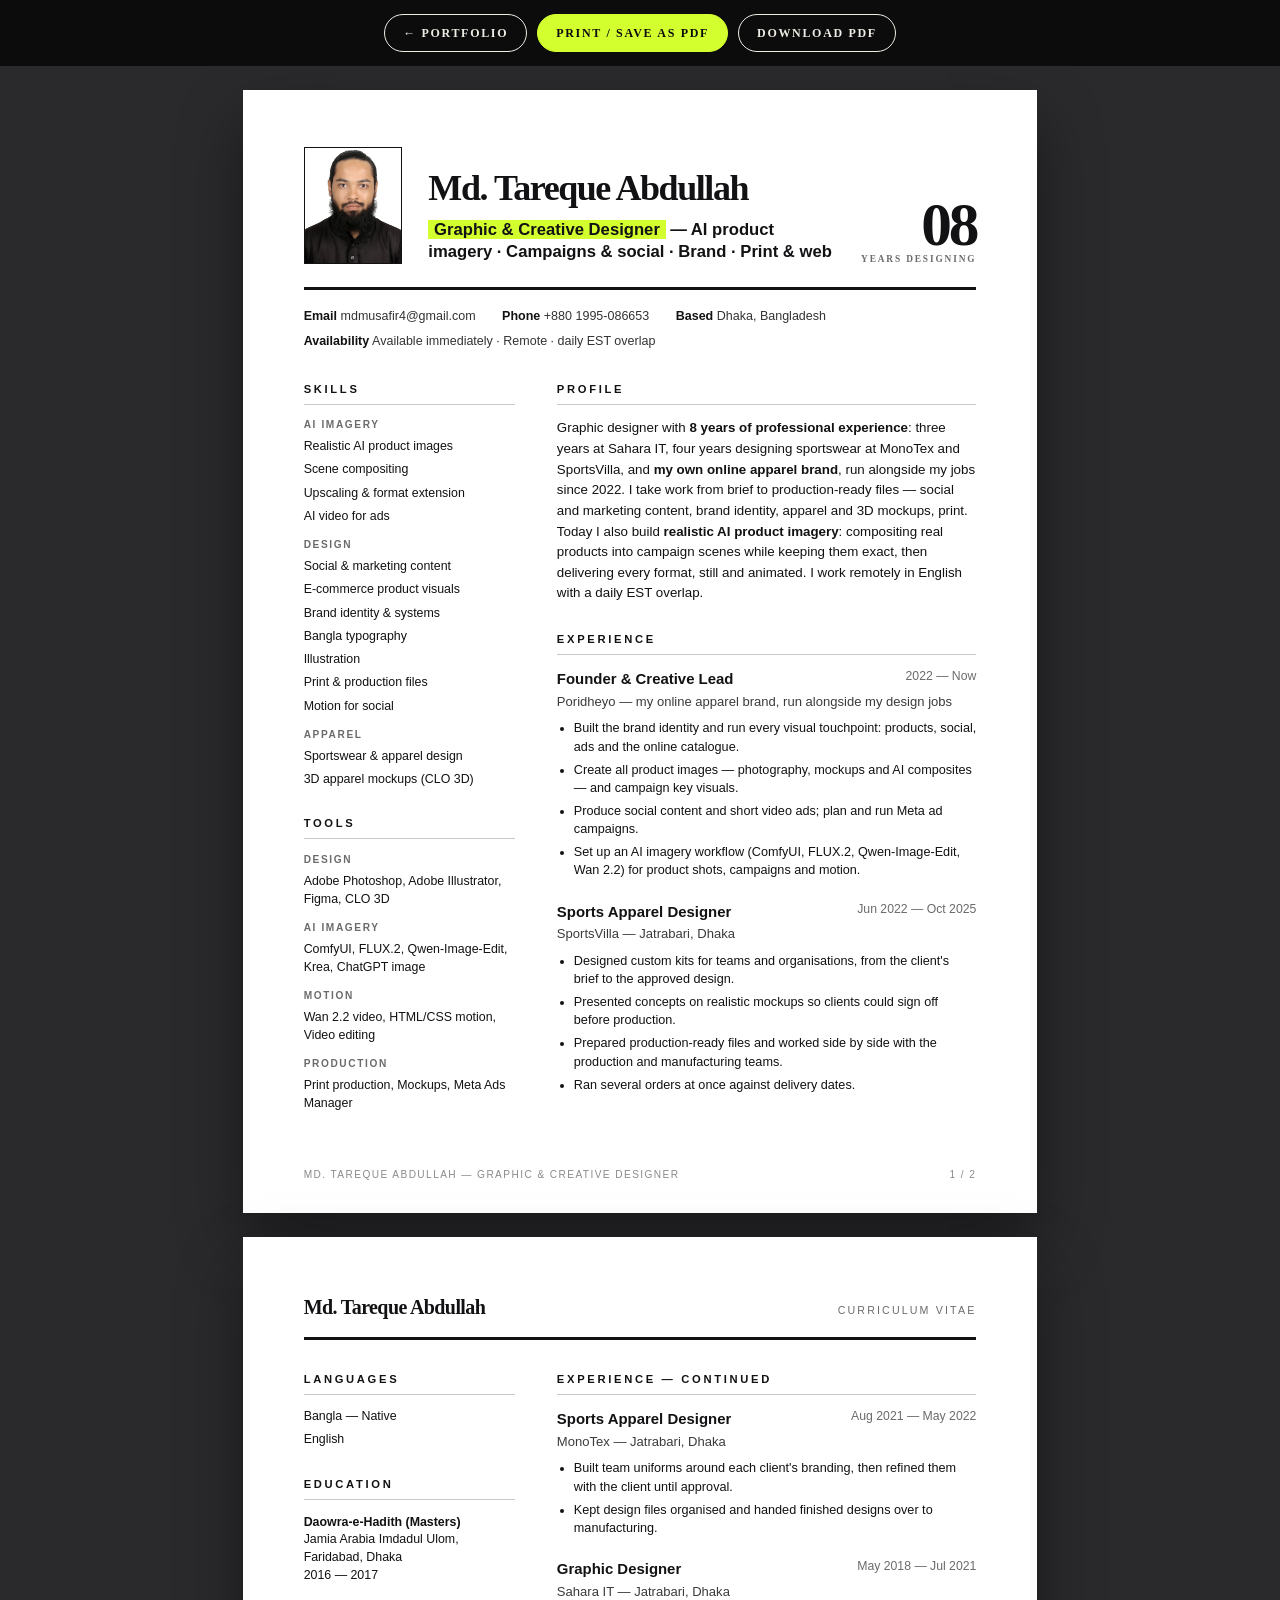
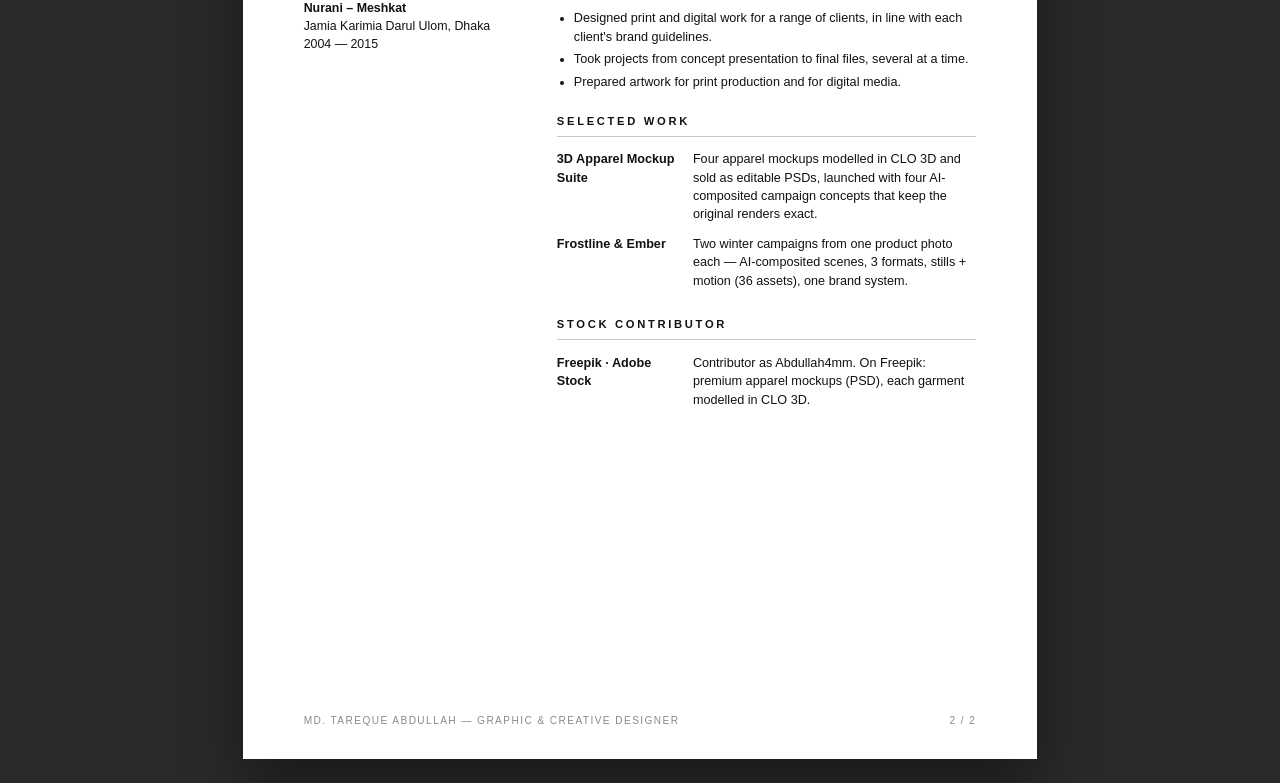
==== cv.html @ 297d53c0 "Portfolio site: first publish Co-Authored-By: Claude Opus 5.5 <noreply@anthropic.com>" ====
<!doctype html>
<html lang="en">
<head>
  <meta charset="utf-8">
  <meta name="viewport" content="width=device-width, initial-scale=1">
  <title>CV</title>
  <link rel="icon" type="image/svg+xml" href="assets/img/favicon.svg">
  <style>
    @font-face { font-family: "Unbounded"; src: url("assets/fonts/Unbounded-VF.ttf"); font-weight: 200 900; }
    @font-face { font-family: "Grotesk"; src: url("assets/fonts/SpaceGrotesk-VF.ttf"); font-weight: 300 700; }
    @page { size: A4; margin: 0; }
    * { box-sizing: border-box; margin: 0; padding: 0; }
    body { background: #2a2a2d; font-family: "Grotesk", sans-serif; color: #121214; font-size: 9.6pt; line-height: 1.45; }
    .bar { position: sticky; top: 0; display: flex; justify-content: center; gap: 10px; padding: 14px; background: #0c0c0d; z-index: 5; }
    .bar a, .bar button { font: 600 12px/1 "Grotesk"; letter-spacing: .14em; text-transform: uppercase; padding: 12px 18px; border-radius: 30px; border: 1.5px solid #efece4; color: #efece4; background: none; cursor: pointer; text-decoration: none; }
    .bar .v { background: #d4ff2e; border-color: #d4ff2e; color: #0c0c0d; }
    .page { width: 210mm; height: 297mm; overflow: hidden; margin: 24px auto; background: #fff; padding: 15mm 16mm 18mm; position: relative; box-shadow: 0 30px 60px rgba(0,0,0,.4); break-after: page; }
    .page:last-child { break-after: auto; }
    header { display: grid; grid-template-columns: auto 1fr auto; gap: 7mm; align-items: end; padding-bottom: 6mm; border-bottom: 2.5pt solid #121214; }
    .pic { width: 26mm; height: 31mm; object-fit: cover; object-position: 50% 15%; border: .6pt solid #121214; }
    h1 { font-family: "Unbounded"; font-weight: 600; font-size: 27pt; line-height: 1; letter-spacing: -.04em; }
    h1 + p { font-size: 12.5pt; font-weight: 600; margin-top: 3.5mm; line-height: 1.35; }
    h1 + p span { background: #d4ff2e; padding: 0 1.5mm; }
    .no { font-family: "Unbounded"; font-weight: 600; letter-spacing: -.05em; font-size: 46pt; line-height: .8; color: #121214; text-align: right; }
    .no small { display: block; font-family: "Grotesk"; font-size: 7pt; letter-spacing: .2em; text-transform: uppercase; margin-top: 2mm; color: #6b6b6b; }
    .mini { display: flex; justify-content: space-between; align-items: baseline; padding-bottom: 4mm; border-bottom: 2.5pt solid #121214; margin-bottom: 8mm; }
    .mini b { font-family: "Unbounded"; font-weight: 600; font-size: 15pt; letter-spacing: -.03em; }
    .mini span { font-size: 8pt; letter-spacing: .2em; text-transform: uppercase; color: #6b6b6b; }
    .contact { display: flex; flex-wrap: wrap; gap: 2mm 7mm; margin: 4.5mm 0 8mm; font-size: 9.4pt; color: #333; }
    .contact b { font-weight: 600; color: #121214; }
    .cols { display: grid; grid-template-columns: 56mm 1fr; gap: 11mm; }
    h2 { font-size: 8.4pt; letter-spacing: .24em; text-transform: uppercase; font-weight: 700; margin: 0 0 3.6mm; padding-bottom: 1.8mm; border-bottom: .6pt solid #c8c8c8; }
    section { margin-bottom: 7mm; }
    .side ul { list-style: none; display: grid; gap: 1.4mm; }
    .side li { font-size: 9.3pt; }
    .side .grp { font-size: 7.6pt; letter-spacing: .16em; text-transform: uppercase; color: #6b6b6b; margin: 3.2mm 0 1.4mm; font-weight: 700; }
    .side h2 + .grp { margin-top: 0; }
    .side .edu li + li { margin-top: 2.4mm; }
    .summary { font-size: 10pt; line-height: 1.55; }
    .job { margin-bottom: 5.5mm; }
    .job .t { display: flex; justify-content: space-between; gap: 4mm; font-weight: 700; font-size: 11.2pt; }
    .job .t span { font-weight: 500; color: #6b6b6b; font-size: 9.2pt; white-space: nowrap; }
    .job .o { color: #3b3b3b; font-size: 9.8pt; margin: .8mm 0 2mm; }
    .job ul { padding-left: 4.5mm; display: grid; gap: 1.2mm; }
    .job li { font-size: 9.5pt; }
    .proj { display: grid; gap: 3mm; }
    .proj div { display: grid; grid-template-columns: 32mm 1fr; gap: 4mm; font-size: 9.5pt; }
    .proj b { font-weight: 700; }
    .foot { position: absolute; left: 16mm; right: 16mm; bottom: 8mm; display: flex; justify-content: space-between; font-size: 7.6pt; letter-spacing: .14em; text-transform: uppercase; color: #8a8a8a; }
    @media print { body { background: #fff; } .bar { display: none; } .page { margin: 0; box-shadow: none; } }
  </style>
</head>
<body>
  <div class="bar"><a href="index.html">← Portfolio</a><button class="v" onclick="print()">Print / Save as PDF</button><a href="cv.pdf" download>Download PDF</a></div>
  <div id="cv"></div>
  <script src="data/site.js"></script>
  <script src="data/projects.js"></script>
  <script>
    const S = window.SITE, P = window.PROJECTS, e = (s) => String(s ?? "").replace(/[&<>]/g, (c) => ({ "&": "&amp;", "<": "&lt;", ">": "&gt;" }[c]));
    document.title = `${S.name} — CV`;
    const T = S.toolkit;
    const pick = ["mockup-suite", "frostline"].map((id) => P.find((p) => p.id === id)).filter(Boolean);
    const one = {
      "mockup-suite": "Four apparel mockups modelled in CLO 3D and sold as editable PSDs, launched with four AI-composited campaign concepts that keep the original renders exact.",
      "frostline": "Two winter campaigns from one product photo each — AI-composited scenes, 3 formats, stills + motion (36 assets), one brand system.",
      "ember": "Same brand system, opposite mood — shows consistent branding across very different looks.",
      "product-shots": "Store-ready e-commerce product photos made with AI before a single piece was produced.",
      "product-drops": "A fixed social template that turned the brand feed into an online catalogue.",
      "book-cover": "Print-ready book cover: front, back and spine, plus a 3D mockup.",
      "poridheyo-brand": "Bilingual logo, wordmark and lockups used on kits, packaging, social and ads.",
    };
    const contact = [S.email && `<span><b>Email</b> ${e(S.email)}</span>`, S.phone && `<span><b>Phone</b> ${e(S.phone)}</span>`,
      `<span><b>Based</b> ${e(S.location)}</span>`].filter(Boolean).join("");   // no links on the CV, by request
    const side = [
      `<section><h2>Skills</h2>
        <div class="grp">AI imagery</div><ul><li>Realistic AI product images</li><li>Scene compositing</li><li>Upscaling &amp; format extension</li><li>AI video for ads</li></ul>
        <div class="grp">Design</div><ul><li>Social &amp; marketing content</li><li>E-commerce product visuals</li><li>Brand identity &amp; systems</li><li>Bangla typography</li><li>Illustration</li><li>Print &amp; production files</li><li>Motion for social</li></ul>
        <div class="grp">Apparel</div><ul><li>Sportswear &amp; apparel design</li><li>3D apparel mockups (CLO 3D)</li></ul></section>`,
      `<section><h2>Tools</h2>${T.map((g) => `<div class="grp">${e(g.group)}</div><ul><li>${g.items.map(e).join(", ")}</li></ul>`).join("")}</section>`,
      `<section><h2>Languages</h2><ul>${(S.languages || []).map((l) => `<li>${e(l.name)}${l.level ? " — " + e(l.level) : ""}</li>`).join("")}</ul></section>`,
      (S.education || []).length ? `<section><h2>Education</h2><ul class="edu">${S.education.map((x) => `<li><b>${e(x.title)}</b><br>${e(x.org)}<br>${e(x.years)}</li>`).join("")}</ul></section>` : "",
    ].filter(Boolean);
    const job = (x) => `<div class="job"><div class="t">${e(x.title)}<span>${e(x.years)}</span></div><div class="o">${e(x.org)}</div><ul>${x.points.map((p) => `<li>${e(p)}</li>`).join("")}</ul></div>`;
    // the Experience heading travels with the first job, so it never ends a page alone
    const main = [
      `<section><h2>Profile</h2><p class="summary">Graphic designer with <b>8 years of professional experience</b>: three years at Sahara IT, four years designing sportswear at MonoTex and SportsVilla, and <b>my own online apparel brand</b>, run alongside my jobs since 2022. I take work from brief to production-ready files — social and marketing content, brand identity, apparel and 3D mockups, print. Today I also build <b>realistic AI product imagery</b>: compositing real products into campaign scenes while keeping them exact, then delivering every format, still and animated. I work remotely in English with a daily EST overlap.</p></section>`,
      ...S.experience.map((x, i) => i === 0 ? `<div class="exh"><h2>Experience</h2>${job(x)}</div>` : job(x)),
      `<section style="margin-top:2mm"><h2>Selected work</h2><div class="proj">${pick.map((p) => `<div><b>${e(p.id === "frostline" ? "Frostline & Ember" : p.title)}</b><span>${e(one[p.id] || p.sub)}</span></div>`).join("")}</div></section>`,
      `<section><h2>Stock contributor</h2><div class="proj"><div><b>Freepik · Adobe Stock</b><span>Contributor as Abdullah4mm. On Freepik: premium apparel mockups (PSD), each garment modelled in CLO 3D.</span></div></div></section>`,
    ];
    const foot = (n) => `<div class="foot"><span>${e(S.name)} — ${e(S.roleLong)}</span><span>${n} / 2</span></div>`;
    document.getElementById("cv").innerHTML = `
      <div class="page" id="p1">
        <header>${S.photoPlain ? `<img class="pic" src="${e(S.photoPlain)}" alt="">` : ""}<div><h1>${e(S.name)}</h1><p><span>${e(S.roleLong)}</span> — ${e(S.focus)}</p></div>
          <div class="no">${e(S.years)}<small>years designing</small></div></header>
        <div class="contact">${contact}<span><b>Availability</b> ${e(S.availability)} · ${e(S.timezoneNote)}</span></div>
        <div class="cols"><aside class="side"></aside><main></main></div>${foot(1)}</div>
      <div class="page" id="p2">
        <div class="mini"><b>${e(S.name)}</b><span>Curriculum vitae</span></div>
        <div class="cols"><aside class="side"></aside><main></main></div>${foot(2)}</div>`;
    // flow: fill page 1 in order; the first block that would cross its bottom margin, and everything after it, go to page 2
    const flow = (blocks, sel) => {
      const a = document.querySelector(`#p1 ${sel}`), b = document.querySelector(`#p2 ${sel}`);
      const p1 = document.getElementById("p1");
      const limit = p1.getBoundingClientRect().bottom - parseFloat(getComputedStyle(p1).paddingBottom);
      let over = false;
      for (const h of blocks) {
        if (!over) {
          a.insertAdjacentHTML("beforeend", h);
          if (a.lastElementChild.getBoundingClientRect().bottom <= limit) continue;
          a.lastElementChild.remove(); over = true;
        }
        b.insertAdjacentHTML("beforeend", h);
      }
      if (sel === "main" && !b.querySelector(".exh") && b.querySelector(".job")) b.insertAdjacentHTML("afterbegin", `<h2>Experience — continued</h2>`);
    };
    document.fonts.ready.then(() => { flow(side, ".side"); flow(main, "main"); document.body.dataset.ready = "1"; });
  </script>
</body>
</html>
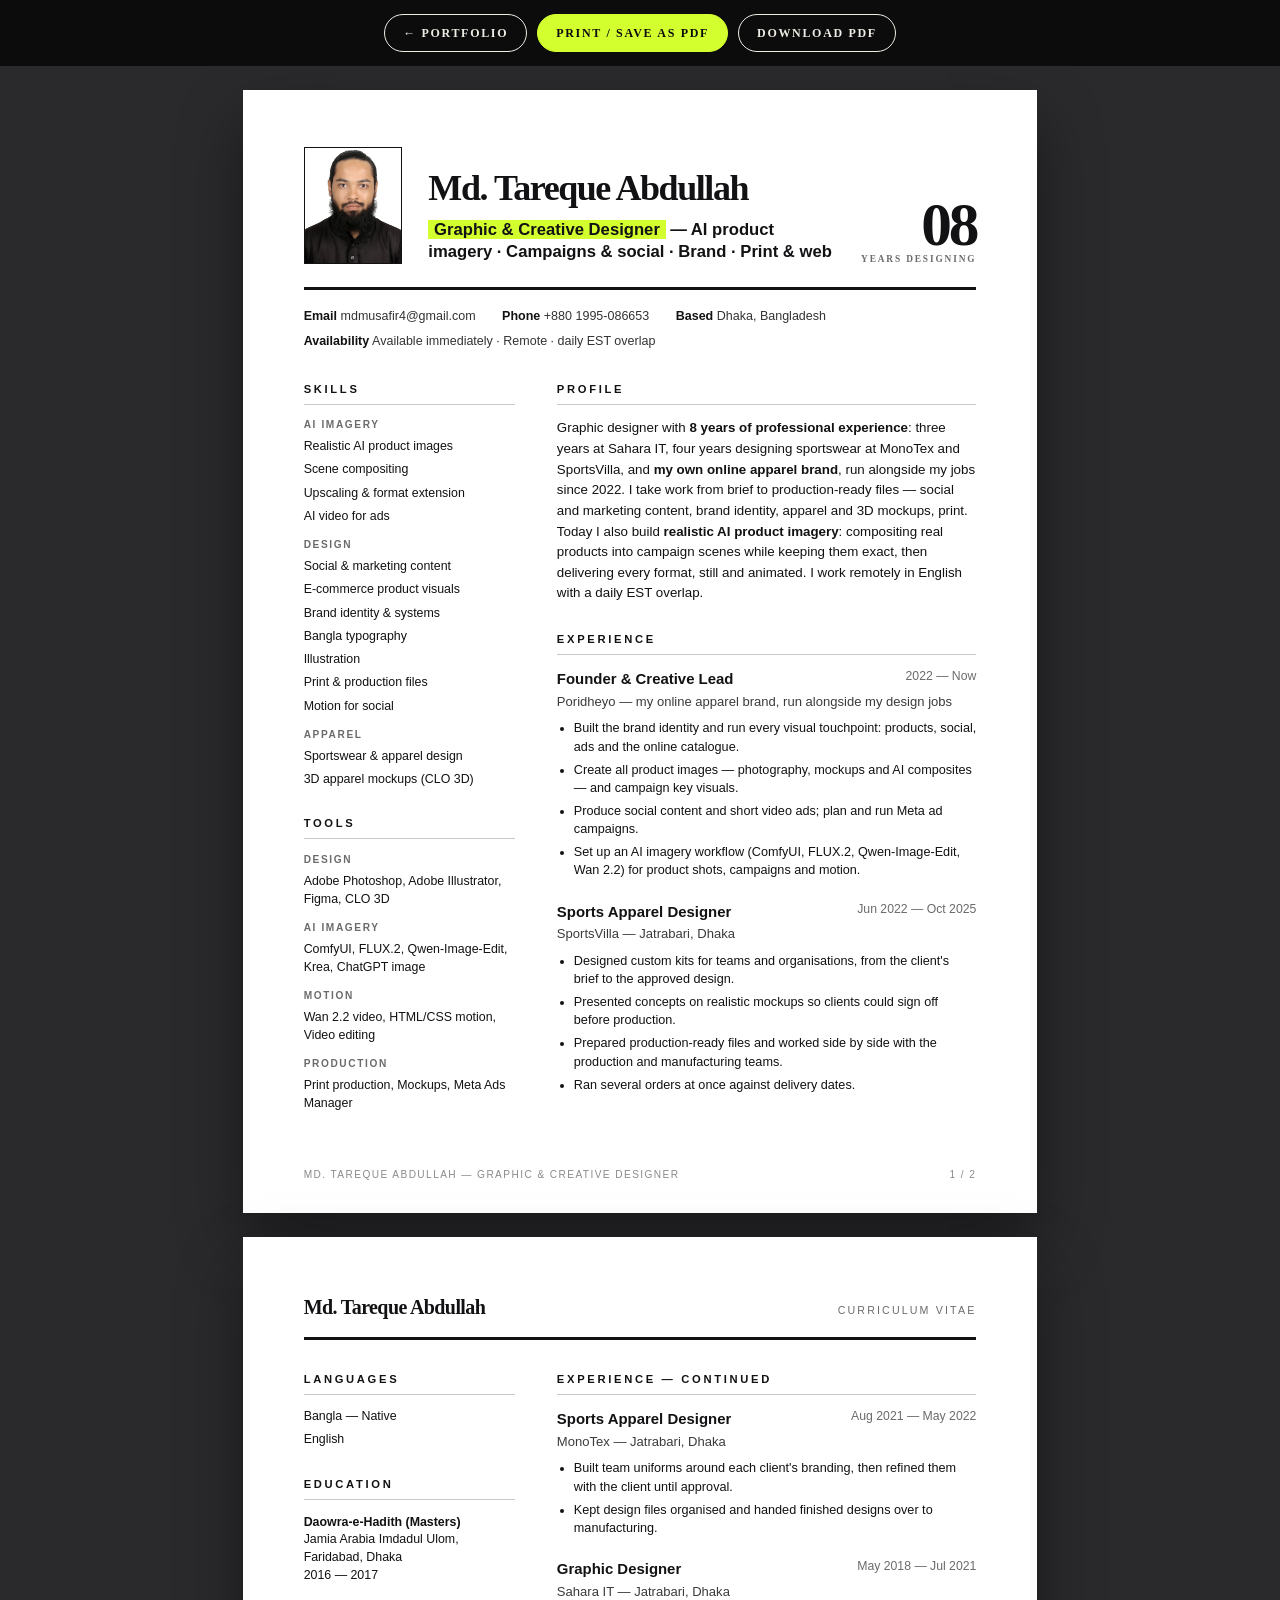
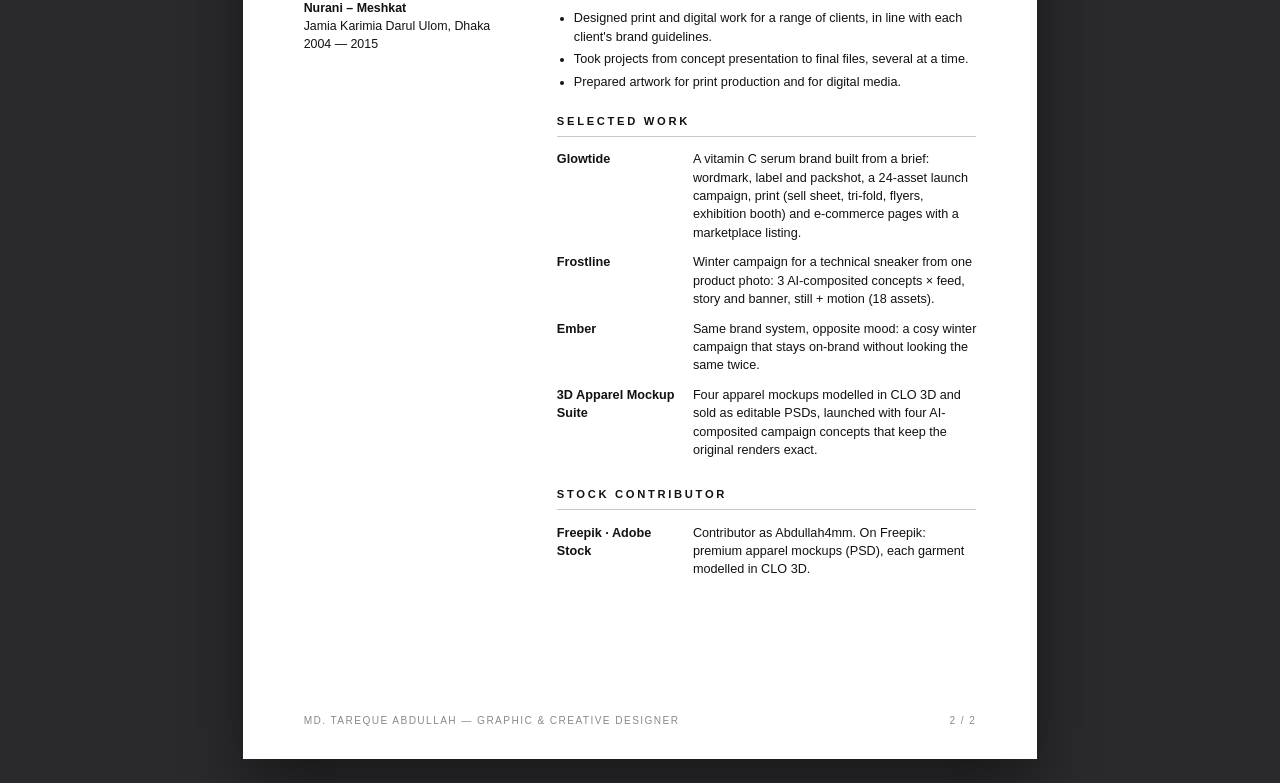
==== commit 8e19f877: "CV: Glowtide, Frostline and Ember in Selected work Co-Authored-By: Claude Opus 5.5 <noreply@anthropi" ====
--- a/cv.html
+++ b/cv.html
@@ -59,11 +59,12 @@
     const S = window.SITE, P = window.PROJECTS, e = (s) => String(s ?? "").replace(/[&<>]/g, (c) => ({ "&": "&amp;", "<": "&lt;", ">": "&gt;" }[c]));
     document.title = `${S.name} — CV`;
     const T = S.toolkit;
-    const pick = ["mockup-suite", "frostline"].map((id) => P.find((p) => p.id === id)).filter(Boolean);
+    const pick = ["glowtide", "frostline", "ember", "mockup-suite"].map((id) => P.find((p) => p.id === id)).filter(Boolean);
     const one = {
       "mockup-suite": "Four apparel mockups modelled in CLO 3D and sold as editable PSDs, launched with four AI-composited campaign concepts that keep the original renders exact.",
-      "frostline": "Two winter campaigns from one product photo each — AI-composited scenes, 3 formats, stills + motion (36 assets), one brand system.",
-      "ember": "Same brand system, opposite mood — shows consistent branding across very different looks.",
+      "glowtide": "A vitamin C serum brand built from a brief: wordmark, label and packshot, a 24-asset launch campaign, print (sell sheet, tri-fold, flyers, exhibition booth) and e-commerce pages with a marketplace listing.",
+      "frostline": "Winter campaign for a technical sneaker from one product photo: 3 AI-composited concepts × feed, story and banner, still + motion (18 assets).",
+      "ember": "Same brand system, opposite mood: a cosy winter campaign that stays on-brand without looking the same twice.",
       "product-shots": "Store-ready e-commerce product photos made with AI before a single piece was produced.",
       "product-drops": "A fixed social template that turned the brand feed into an online catalogue.",
       "book-cover": "Print-ready book cover: front, back and spine, plus a 3D mockup.",
@@ -85,7 +86,7 @@
     const main = [
       `<section><h2>Profile</h2><p class="summary">Graphic designer with <b>8 years of professional experience</b>: three years at Sahara IT, four years designing sportswear at MonoTex and SportsVilla, and <b>my own online apparel brand</b>, run alongside my jobs since 2022. I take work from brief to production-ready files — social and marketing content, brand identity, apparel and 3D mockups, print. Today I also build <b>realistic AI product imagery</b>: compositing real products into campaign scenes while keeping them exact, then delivering every format, still and animated. I work remotely in English with a daily EST overlap.</p></section>`,
       ...S.experience.map((x, i) => i === 0 ? `<div class="exh"><h2>Experience</h2>${job(x)}</div>` : job(x)),
-      `<section style="margin-top:2mm"><h2>Selected work</h2><div class="proj">${pick.map((p) => `<div><b>${e(p.id === "frostline" ? "Frostline & Ember" : p.title)}</b><span>${e(one[p.id] || p.sub)}</span></div>`).join("")}</div></section>`,
+      `<section style="margin-top:2mm"><h2>Selected work</h2><div class="proj">${pick.map((p) => `<div><b>${e(p.title)}</b><span>${e(one[p.id] || p.sub)}</span></div>`).join("")}</div></section>`,
       `<section><h2>Stock contributor</h2><div class="proj"><div><b>Freepik · Adobe Stock</b><span>Contributor as Abdullah4mm. On Freepik: premium apparel mockups (PSD), each garment modelled in CLO 3D.</span></div></div></section>`,
     ];
     const foot = (n) => `<div class="foot"><span>${e(S.name)} — ${e(S.roleLong)}</span><span>${n} / 2</span></div>`;
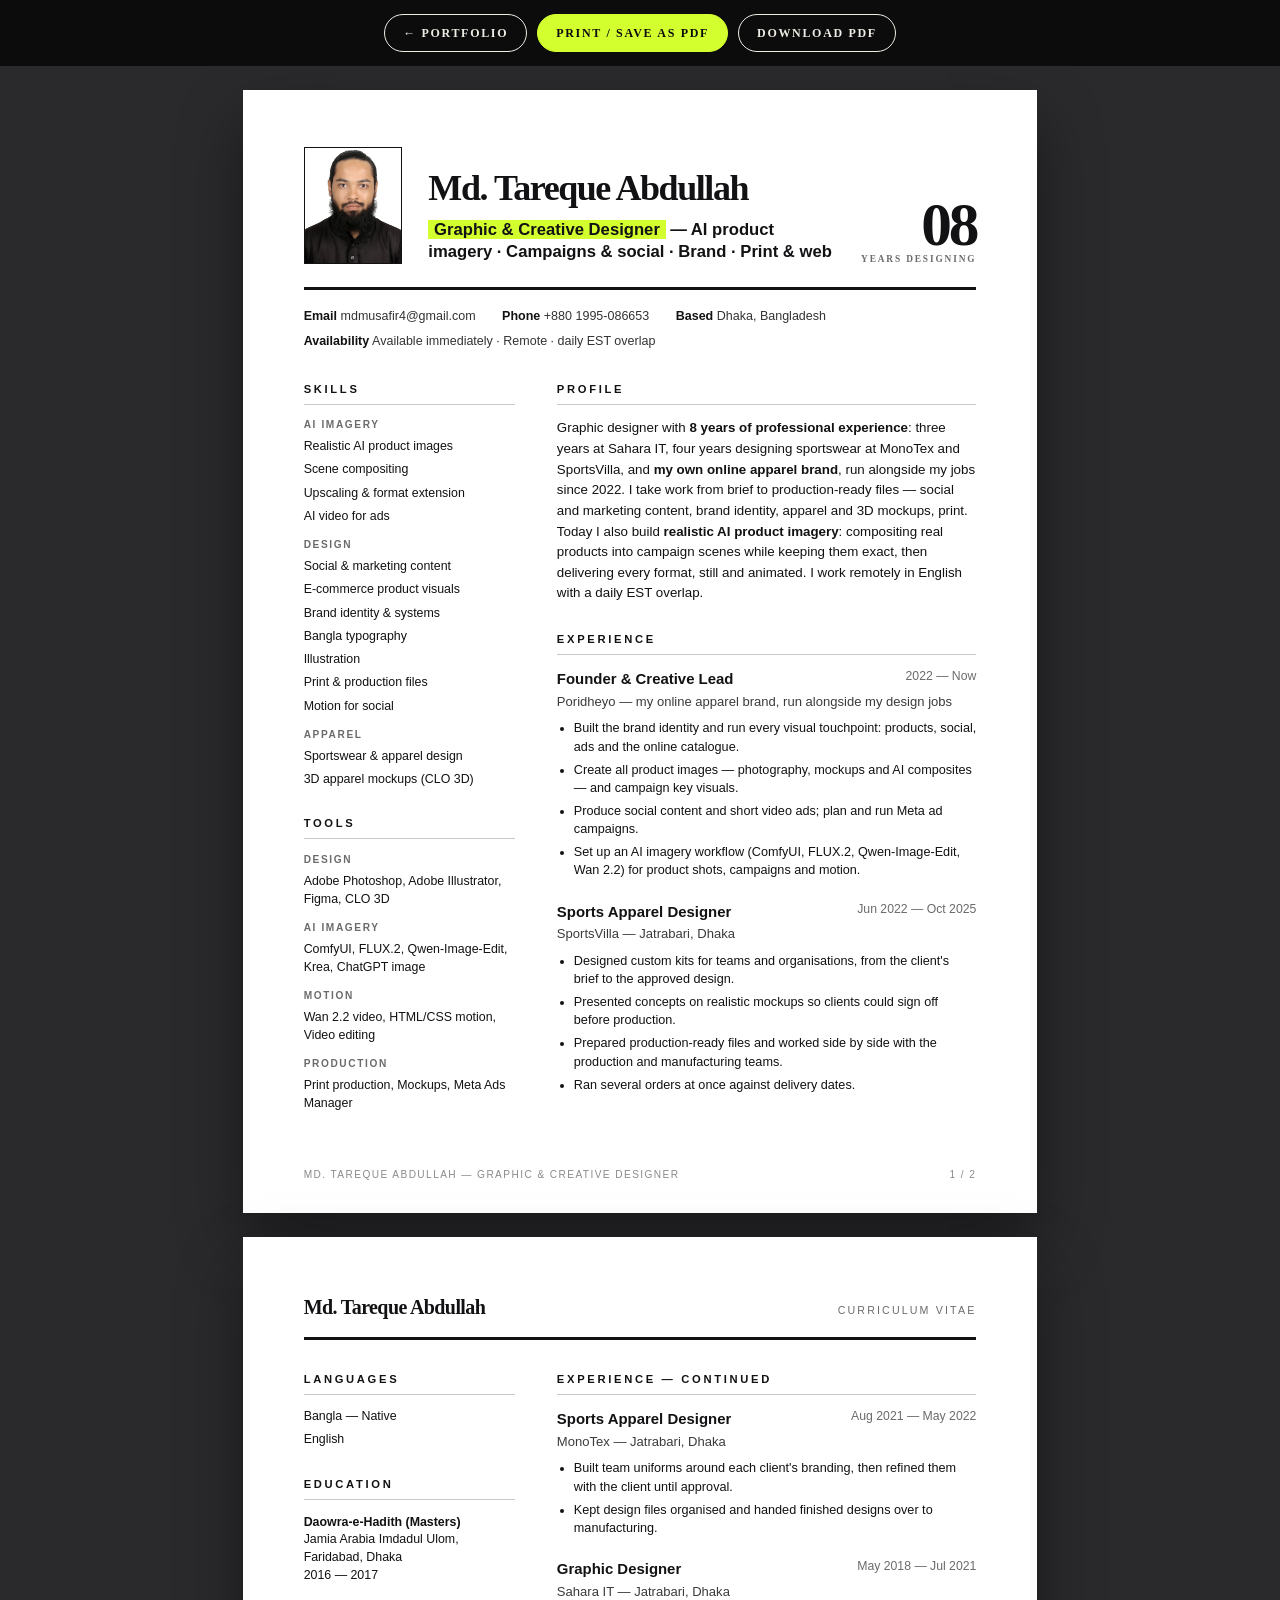
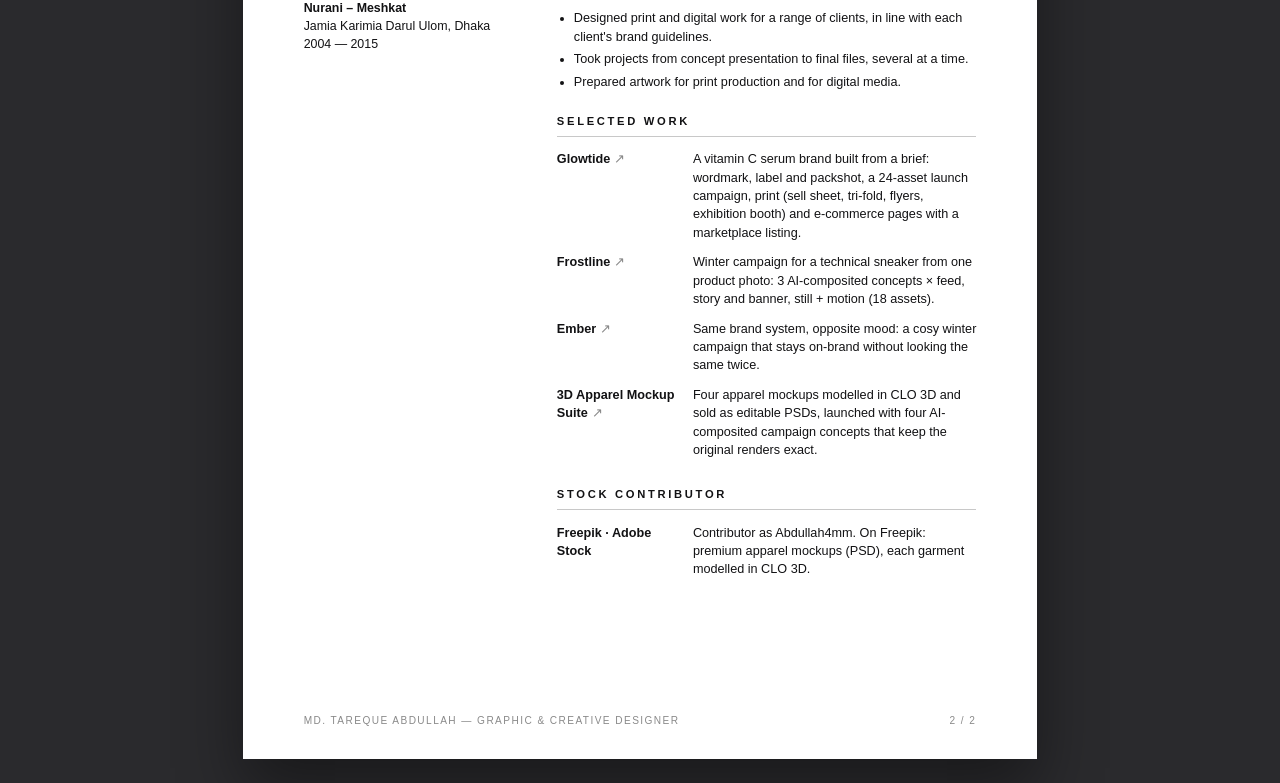
==== commit 0596c474: "CV: Selected work titles link to their case pages Co-Authored-By: Claude Opus 5.5 <noreply@anthropic" ====
--- a/cv.html
+++ b/cv.html
@@ -46,6 +46,8 @@
     .proj { display: grid; gap: 3mm; }
     .proj div { display: grid; grid-template-columns: 32mm 1fr; gap: 4mm; font-size: 9.5pt; }
     .proj b { font-weight: 700; }
+    .proj a { color: inherit; text-decoration: none; }
+    .proj a i { font-style: normal; font-weight: 400; color: #888; margin-left: 1mm; }
     .foot { position: absolute; left: 16mm; right: 16mm; bottom: 8mm; display: flex; justify-content: space-between; font-size: 7.6pt; letter-spacing: .14em; text-transform: uppercase; color: #8a8a8a; }
     @media print { body { background: #fff; } .bar { display: none; } .page { margin: 0; box-shadow: none; } }
   </style>
@@ -59,6 +61,7 @@
     const S = window.SITE, P = window.PROJECTS, e = (s) => String(s ?? "").replace(/[&<>]/g, (c) => ({ "&": "&amp;", "<": "&lt;", ">": "&gt;" }[c]));
     document.title = `${S.name} — CV`;
     const T = S.toolkit;
+    const WEB = "https://mdtareqabdullah.github.io/portfolio/";   // absolute, so links work from the PDF
     const pick = ["glowtide", "frostline", "ember", "mockup-suite"].map((id) => P.find((p) => p.id === id)).filter(Boolean);
     const one = {
       "mockup-suite": "Four apparel mockups modelled in CLO 3D and sold as editable PSDs, launched with four AI-composited campaign concepts that keep the original renders exact.",
@@ -86,7 +89,7 @@
     const main = [
       `<section><h2>Profile</h2><p class="summary">Graphic designer with <b>8 years of professional experience</b>: three years at Sahara IT, four years designing sportswear at MonoTex and SportsVilla, and <b>my own online apparel brand</b>, run alongside my jobs since 2022. I take work from brief to production-ready files — social and marketing content, brand identity, apparel and 3D mockups, print. Today I also build <b>realistic AI product imagery</b>: compositing real products into campaign scenes while keeping them exact, then delivering every format, still and animated. I work remotely in English with a daily EST overlap.</p></section>`,
       ...S.experience.map((x, i) => i === 0 ? `<div class="exh"><h2>Experience</h2>${job(x)}</div>` : job(x)),
-      `<section style="margin-top:2mm"><h2>Selected work</h2><div class="proj">${pick.map((p) => `<div><b>${e(p.title)}</b><span>${e(one[p.id] || p.sub)}</span></div>`).join("")}</div></section>`,
+      `<section style="margin-top:2mm"><h2>Selected work</h2><div class="proj">${pick.map((p) => `<div><a href="${WEB}project.html?p=${e(p.id)}"><b>${e(p.title)}</b><i>↗</i></a><span>${e(one[p.id] || p.sub)}</span></div>`).join("")}</div></section>`,
       `<section><h2>Stock contributor</h2><div class="proj"><div><b>Freepik · Adobe Stock</b><span>Contributor as Abdullah4mm. On Freepik: premium apparel mockups (PSD), each garment modelled in CLO 3D.</span></div></div></section>`,
     ];
     const foot = (n) => `<div class="foot"><span>${e(S.name)} — ${e(S.roleLong)}</span><span>${n} / 2</span></div>`;
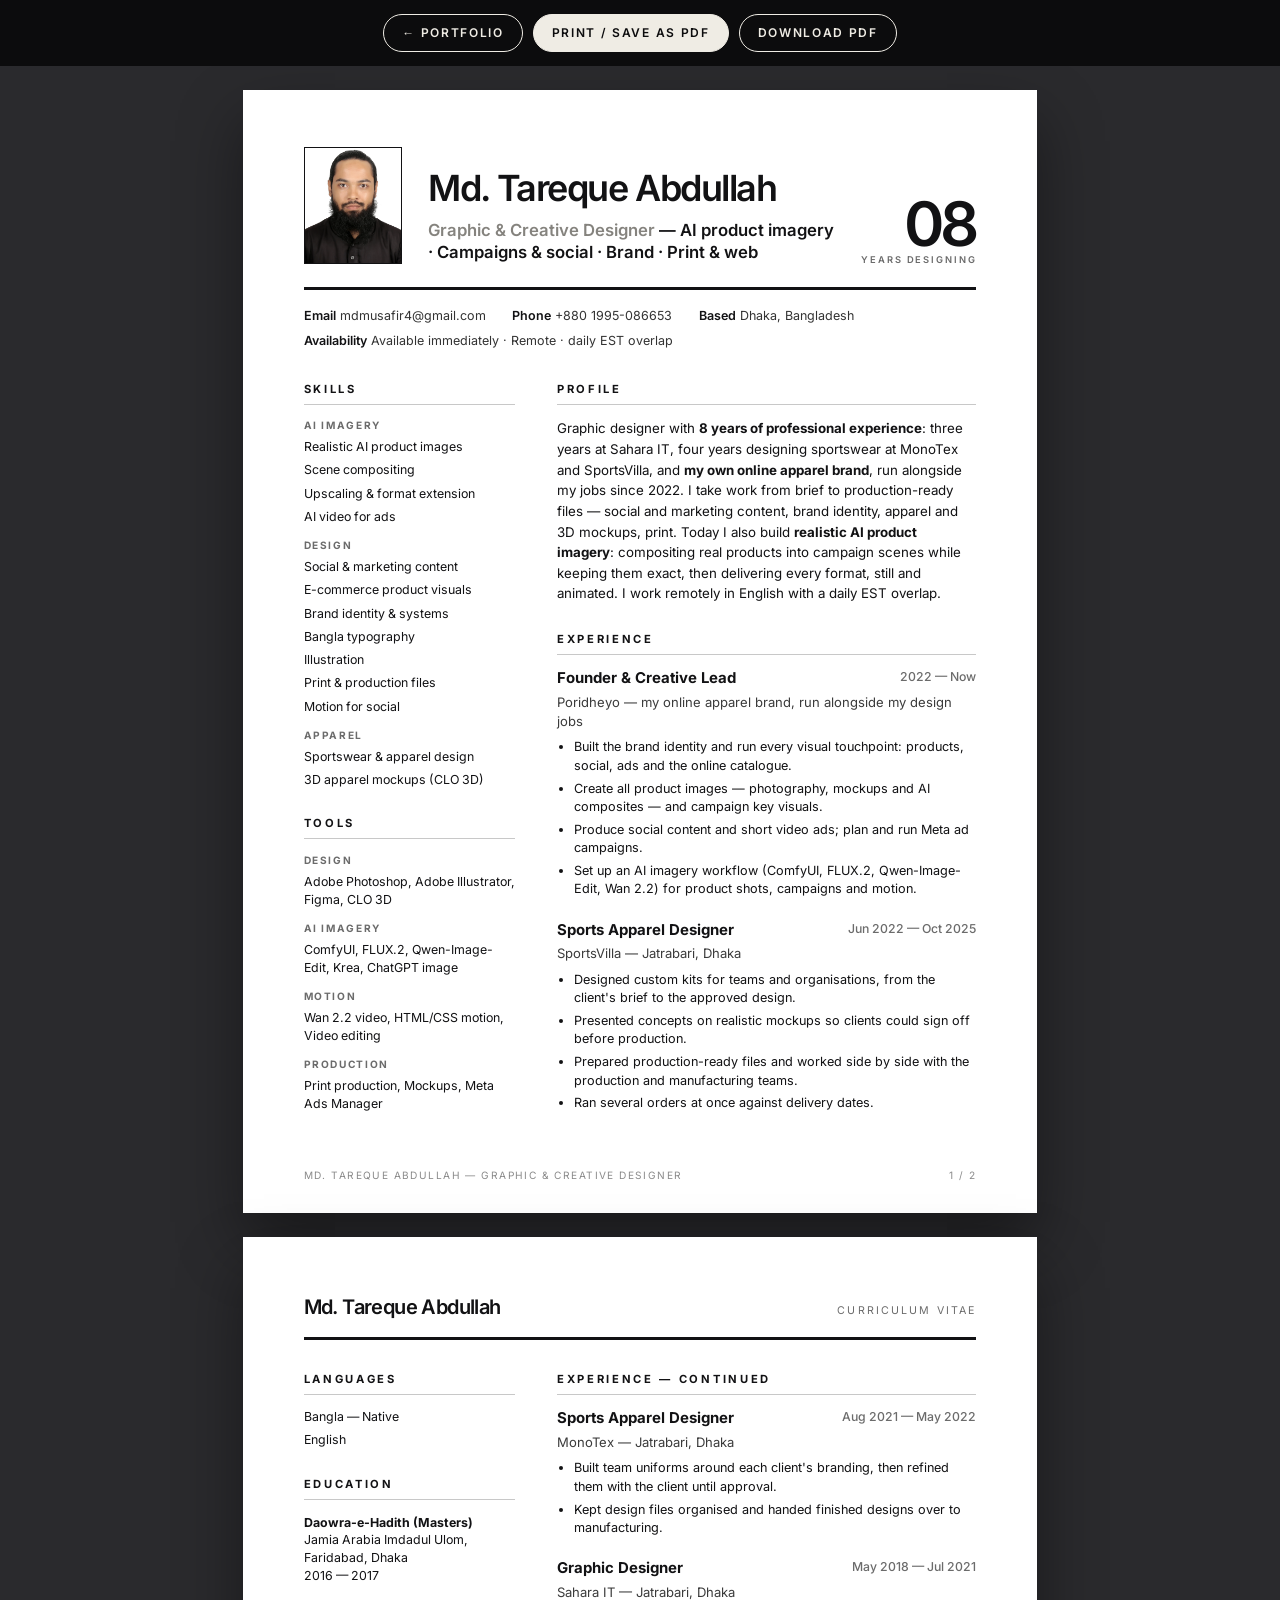
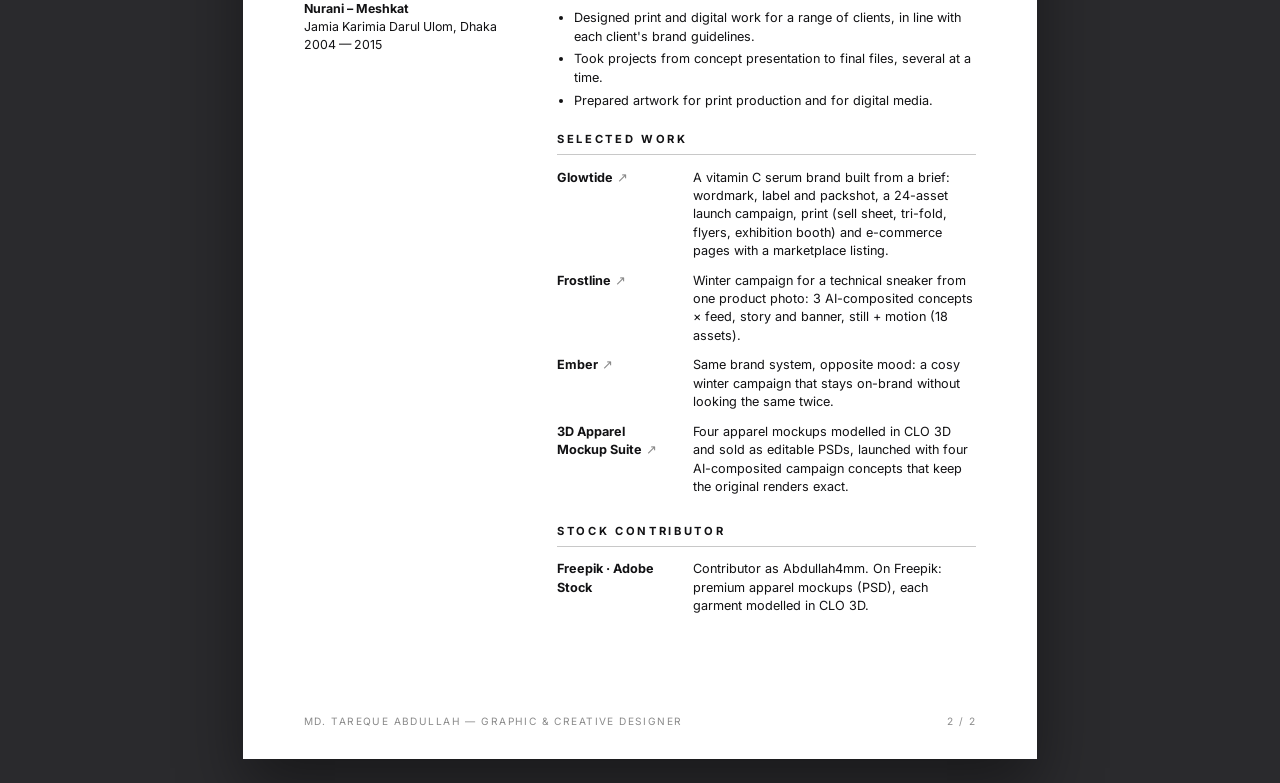
==== commit 7bb0bcfe: "Minimal redesign: gallery-white look, light/dark switch, shorter site The site is now Hero, Work, AI" ====
--- a/cv.html
+++ b/cv.html
@@ -6,25 +6,24 @@
   <title>CV</title>
   <link rel="icon" type="image/svg+xml" href="assets/img/favicon.svg">
   <style>
-    @font-face { font-family: "Unbounded"; src: url("assets/fonts/Unbounded-VF.ttf"); font-weight: 200 900; }
-    @font-face { font-family: "Grotesk"; src: url("assets/fonts/SpaceGrotesk-VF.ttf"); font-weight: 300 700; }
+    @font-face { font-family: "Inter"; src: url("assets/fonts/Inter-VF.woff2") format("woff2"); font-weight: 100 900; }
     @page { size: A4; margin: 0; }
     * { box-sizing: border-box; margin: 0; padding: 0; }
-    body { background: #2a2a2d; font-family: "Grotesk", sans-serif; color: #121214; font-size: 9.6pt; line-height: 1.45; }
+    body { background: #2a2a2d; font-family: "Inter", sans-serif; color: #121214; font-size: 9.6pt; line-height: 1.45; }
     .bar { position: sticky; top: 0; display: flex; justify-content: center; gap: 10px; padding: 14px; background: #0c0c0d; z-index: 5; }
-    .bar a, .bar button { font: 600 12px/1 "Grotesk"; letter-spacing: .14em; text-transform: uppercase; padding: 12px 18px; border-radius: 30px; border: 1.5px solid #efece4; color: #efece4; background: none; cursor: pointer; text-decoration: none; }
-    .bar .v { background: #d4ff2e; border-color: #d4ff2e; color: #0c0c0d; }
+    .bar a, .bar button { font: 600 12px/1 "Inter"; letter-spacing: .14em; text-transform: uppercase; padding: 12px 18px; border-radius: 30px; border: 1.5px solid #efece4; color: #efece4; background: none; cursor: pointer; text-decoration: none; }
+    .bar .v { background: #efece4; border-color: #efece4; color: #0c0c0d; }
     .page { width: 210mm; height: 297mm; overflow: hidden; margin: 24px auto; background: #fff; padding: 15mm 16mm 18mm; position: relative; box-shadow: 0 30px 60px rgba(0,0,0,.4); break-after: page; }
     .page:last-child { break-after: auto; }
     header { display: grid; grid-template-columns: auto 1fr auto; gap: 7mm; align-items: end; padding-bottom: 6mm; border-bottom: 2.5pt solid #121214; }
     .pic { width: 26mm; height: 31mm; object-fit: cover; object-position: 50% 15%; border: .6pt solid #121214; }
-    h1 { font-family: "Unbounded"; font-weight: 600; font-size: 27pt; line-height: 1; letter-spacing: -.04em; }
+    h1 { font-family: "Inter"; font-weight: 600; font-size: 27pt; line-height: 1; letter-spacing: -.04em; }
     h1 + p { font-size: 12.5pt; font-weight: 600; margin-top: 3.5mm; line-height: 1.35; }
-    h1 + p span { background: #d4ff2e; padding: 0 1.5mm; }
-    .no { font-family: "Unbounded"; font-weight: 600; letter-spacing: -.05em; font-size: 46pt; line-height: .8; color: #121214; text-align: right; }
-    .no small { display: block; font-family: "Grotesk"; font-size: 7pt; letter-spacing: .2em; text-transform: uppercase; margin-top: 2mm; color: #6b6b6b; }
+    h1 + p span { color: #85837e; }
+    .no { font-family: "Inter"; font-weight: 600; letter-spacing: -.05em; font-size: 46pt; line-height: .8; color: #121214; text-align: right; }
+    .no small { display: block; font-family: "Inter"; font-size: 7pt; letter-spacing: .2em; text-transform: uppercase; margin-top: 2mm; color: #6b6b6b; }
     .mini { display: flex; justify-content: space-between; align-items: baseline; padding-bottom: 4mm; border-bottom: 2.5pt solid #121214; margin-bottom: 8mm; }
-    .mini b { font-family: "Unbounded"; font-weight: 600; font-size: 15pt; letter-spacing: -.03em; }
+    .mini b { font-family: "Inter"; font-weight: 600; font-size: 15pt; letter-spacing: -.03em; }
     .mini span { font-size: 8pt; letter-spacing: .2em; text-transform: uppercase; color: #6b6b6b; }
     .contact { display: flex; flex-wrap: wrap; gap: 2mm 7mm; margin: 4.5mm 0 8mm; font-size: 9.4pt; color: #333; }
     .contact b { font-weight: 600; color: #121214; }
@@ -53,13 +52,14 @@
   </style>
 </head>
 <body>
-  <div class="bar"><a href="index.html">← Portfolio</a><button class="v" onclick="print()">Print / Save as PDF</button><a href="cv.pdf" download>Download PDF</a></div>
+  <div class="bar"><a href="index.html">← Portfolio</a><button class="v" onclick="print()">Print / Save as PDF</button><a href="cv.pdf" download="Md. Tareque Abdullah — CV.pdf">Download PDF</a></div>
   <div id="cv"></div>
   <script src="data/site.js"></script>
   <script src="data/projects.js"></script>
   <script>
     const S = window.SITE, P = window.PROJECTS, e = (s) => String(s ?? "").replace(/[&<>]/g, (c) => ({ "&": "&amp;", "<": "&lt;", ">": "&gt;" }[c]));
     document.title = `${S.name} — CV`;
+    document.querySelector(".bar a[download]").download = `${S.name} — CV.pdf`;   // saved under the full name, not cv.pdf
     const T = S.toolkit;
     const WEB = "https://mdtareqabdullah.github.io/portfolio/";   // absolute, so links work from the PDF
     const pick = ["glowtide", "frostline", "ember", "mockup-suite"].map((id) => P.find((p) => p.id === id)).filter(Boolean);
